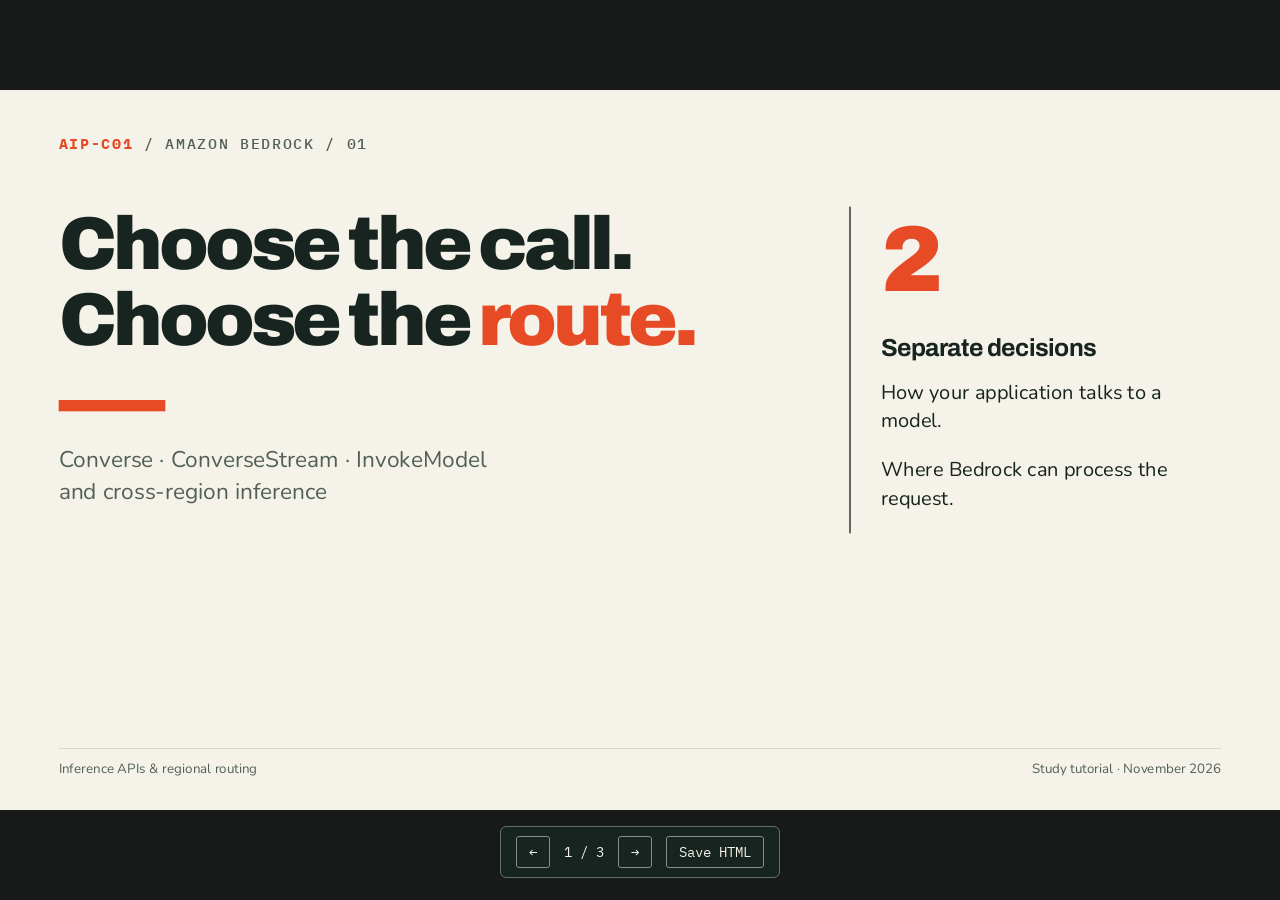
==== slides/01-bedrock-inference/index.html @ 36c46bc5 "Build an interactive Amazon Bedrock Converse practice lab - Add CLI and Streamlit interfaces for Con" ====
<!doctype html>
<html lang="en">
<head>
<meta charset="utf-8"><meta name="viewport" content="width=device-width,initial-scale=1">
<title>Amazon Bedrock — Choose the call. Choose the route.</title>
<link href="https://fonts.googleapis.com/css2?family=Archivo:wght@400;600;700;800;900&family=IBM+Plex+Mono:wght@400;500&family=Nunito:wght@400;600;700&display=swap" rel="stylesheet">
<style>
/* === FIXED STAGE BASE === */
/* ===========================================
   FIXED 16:9 STAGE: MANDATORY BASE STYLES
   Include this ENTIRE file in every presentation.
   Slides are authored at 1920×1080 and scaled as a whole.
   =========================================== */

/* 1. Lock the browser viewport */
html,
body {
    width: 100%;
    height: 100%;
    margin: 0;
    overflow: hidden;
    background: var(--stage-bg, #000);
}

/* 2. Full-window deck viewport */
.deck-viewport {
    position: fixed;
    inset: 0;
    overflow: hidden;
    background: var(--stage-bg, #000);
}

/* 3. Fixed 16:9 design canvas.
   JavaScript sets transform: translate(...) scale(...). */
.deck-stage {
    position: absolute;
    left: 0;
    top: 0;
    width: 1920px;
    height: 1080px;
    overflow: hidden;
    transform-origin: 0 0;
    background: var(--slide-bg, #fff);
}

/* 4. Slides stack inside the fixed stage.
   Content must be laid out at 1920×1080, not reflowed per device. */
.slide {
    position: absolute;
    inset: 0;
    width: 1920px;
    height: 1080px;
    overflow: hidden;
    display: block;
    visibility: hidden;
    opacity: 0;
    pointer-events: none;
    background: var(--slide-bg, #fff);
}

.slide.active,
.slide.visible {
    visibility: visible;
    opacity: 1;
    pointer-events: auto;
    z-index: 1;
}

/* 5. Keep media inside authored slide bounds */
img,
video,
canvas,
svg {
    max-width: 100%;
    max-height: 100%;
}

/* 6. Presentation chrome stays outside the slide design system */
.deck-controls {
    position: fixed;
    left: 50%;
    bottom: 22px;
    transform: translateX(-50%);
    z-index: 1000;
}

/* 7. Print one fixed-size slide per page */
@media print {
    html,
    body {
        width: 1920px;
        height: auto;
        overflow: visible;
        background: #fff;
    }

    .deck-viewport {
        position: static;
        overflow: visible;
        background: #fff;
    }

    .deck-stage {
        position: static;
        width: auto;
        height: auto;
        transform: none !important;
        background: none;
    }

    .slide {
        position: relative;
        display: block !important;
        visibility: visible !important;
        opacity: 1 !important;
        pointer-events: auto !important;
        width: 1920px;
        height: 1080px;
        break-after: page;
        page-break-after: always;
    }

    .slide:last-child {
        break-after: auto;
        page-break-after: auto;
    }

    .deck-controls {
        display: none !important;
    }
}

/* 8. Reduced motion */
@media (prefers-reduced-motion: reduce) {
    *,
    *::before,
    *::after {
        animation-duration: 0.01ms !important;
        transition-duration: 0.2s !important;
    }
}

/* === THEME AND TYPOGRAPHY === */
:root{--stage-bg:#181a19;--slide-bg:#f4f2e9;--ink:#17241f;--muted:#526057;--accent:#e64b26;--line:#c8cec3;--mint:#dce9d4;--font-display:'Archivo',sans-serif;--font-body:'Nunito',sans-serif}
*{box-sizing:border-box}body{font-family:var(--font-body);color:var(--ink)}h1,h2,h3,p{margin:0}h1,h2,h3{font-family:var(--font-display)}h1{font-size:112px;line-height:1.02;letter-spacing:-6px;font-weight:900}h2{font-size:74px;line-height:1.07;letter-spacing:-3px;max-width:1640px}h3{font-size:37px;line-height:1.15;letter-spacing:-1px}p,li{font-size:30px;line-height:1.43}code,pre,.mono{font-family:'IBM Plex Mono',monospace}code{font-size:.82em}strong{font-weight:800}a{color:inherit;text-underline-offset:5px}.slide{padding:66px 88px}.eyebrow{font:500 22px 'IBM Plex Mono',monospace;letter-spacing:3px;text-transform:uppercase;margin-bottom:35px;color:var(--muted)}.eyebrow b{color:var(--accent)}.sub{font-size:34px;color:var(--muted);margin-top:25px;max-width:1500px}.footer{position:absolute;left:88px;right:88px;bottom:48px;border-top:1px solid var(--line);padding-top:17px;display:flex;justify-content:space-between;color:var(--muted);font-size:20px}.footer a{font-size:18px}.accent{color:var(--accent)}.big{font:800 74px/1.05 var(--font-display);letter-spacing:-3px}.note{border-left:7px solid var(--accent);padding:20px 30px;background:#e9e9dc;font-size:29px;line-height:1.4;margin-top:35px}.grid{display:grid;gap:30px;margin-top:48px}.two{grid-template-columns:1fr 1fr}.three{grid-template-columns:repeat(3,1fr)}.panel{border:1px solid var(--line);padding:35px;position:relative}.panel h3{margin-bottom:23px}.panel p+p{margin-top:22px}.panel .tag{font:500 20px 'IBM Plex Mono';color:var(--accent);margin-bottom:20px;display:block}.dark{background:var(--ink);color:var(--slide-bg)}.dark .eyebrow,.dark .sub,.dark .footer{color:#b8c9bd}.dark .footer{border-color:#526057}.dark .panel{border-color:#526057}.dark .note{background:#293c31}.dark .accent{color:#ff9167}ul{padding-left:30px;margin:18px 0 0}li{padding-left:6px;margin-bottom:15px}.small{font-size:25px;color:var(--muted)}.dark .small{color:#b8c9bd}table{border-collapse:collapse;width:100%;font-size:28px;margin-top:44px}th{text-align:left;font:700 28px var(--font-display);background:var(--ink);color:var(--slide-bg)}th,td{padding:25px 27px;border-bottom:1px solid var(--line);vertical-align:top}td:first-child{font-weight:800;width:285px}tr:nth-child(even) td{background:#e9ece1}pre{white-space:pre-wrap;overflow-wrap:anywhere;font-size:27px;line-height:1.5;padding:32px;background:var(--ink);color:#e1edda;margin:0}.split{display:grid;grid-template-columns:1.05fr 1fr;gap:55px;margin-top:48px}.flow{display:flex;align-items:center;gap:24px;margin-top:52px}.flow .box{padding:34px;border:2px solid var(--line);flex:1;min-height:180px}.flow .arrow{font-size:50px;color:var(--accent)}.flow h3{font-size:33px;margin-bottom:15px}.flow p{font-size:27px}.pill{display:inline-block;border:1px solid currentColor;padding:11px 18px;font:500 23px 'IBM Plex Mono';margin:0 10px 10px 0}.stripe{height:17px;width:160px;background:var(--accent);margin:48px 0}.title-layout{display:grid;grid-template-columns:1.5fr .75fr;gap:70px;margin-top:80px}.title-right{border-left:2px solid var(--ink);padding-left:45px}.title-right p{margin-bottom:30px}.number{font:900 140px/1 var(--font-display);color:var(--accent)}.answer{margin-top:20px;padding:20px;background:var(--mint);font-size:27px}.answer summary{cursor:pointer;font-weight:800}.answer p{font-size:27px;margin-top:15px}.sources{columns:2;column-gap:70px;margin-top:45px}.sources p{font-size:26px;break-inside:avoid;margin-bottom:25px}.sources span{display:block;color:var(--muted);font-size:22px;margin-top:7px}
h1{padding-bottom:14px}.number{line-height:1.15}.deck-controls{white-space:nowrap;flex-shrink:0}
.scenarios .panel{height:330px;padding:28px}.scenarios h3{font-size:32px;margin-bottom:18px}.scenarios p{font-size:27px;line-height:1.3}.scenarios .answer{padding:16px;margin-top:20px;font-size:25px}.scenarios .answer p{font-size:26px}.scenarios .panel:has(details[open])>p{display:none}
.exam-grid{display:grid;grid-template-columns:repeat(3,1fr);gap:25px;margin-top:45px}.exam-grid article{border:1px solid var(--line);padding:30px;background:#f9f8f1;min-height:300px}.exam-grid h3{font-size:38px;margin-bottom:22px}.exam-grid p{font-size:29px;line-height:1.38}.exam-grid .key{font-size:24px;color:var(--accent);font-weight:800;margin-top:20px}.exam-band{background:var(--ink);color:var(--slide-bg);padding:26px 32px;margin-top:30px}.exam-band h3{font-size:31px;margin-bottom:14px}.exam-band p{font-size:27px;line-height:1.4}.exam-foot{margin-top:27px;font-size:27px;line-height:1.35;max-width:1690px}.exam h2 a,.exam h3 a{text-decoration-color:var(--accent);text-decoration-thickness:3px}
/* === MOTION === */
.reveal{opacity:0;transform:translateY(18px);transition:opacity .4s,transform .4s}.visible .reveal{opacity:1;transform:none}.reveal:nth-child(2){transition-delay:.08s}.reveal:nth-child(3){transition-delay:.16s}
/* === NAVIGATION AND EDITING === */
.deck-controls{display:flex;align-items:center;gap:14px;padding:9px 15px;background:#17241f;color:#f4f2e9;border:1px solid #617165;border-radius:6px;font:14px 'IBM Plex Mono'}.deck-controls button,.edit-toggle{font:inherit;cursor:pointer;background:transparent;color:inherit;border:1px solid #81917f;padding:6px 12px;border-radius:3px}.edit-hotzone{position:fixed;left:0;top:0;width:90px;height:90px;z-index:1001}.edit-toggle{position:fixed;left:18px;top:18px;z-index:1002;background:var(--ink);color:white;opacity:0;pointer-events:none}.edit-toggle.shown{opacity:1;pointer-events:auto}[contenteditable=true]{outline:2px dashed var(--accent);outline-offset:5px}button:focus-visible,a:focus-visible,summary:focus-visible{outline:3px solid var(--accent);outline-offset:4px}@media print{.edit-hotzone,.edit-toggle{display:none}.reveal{opacity:1;transform:none}.slide{break-inside:avoid}@page{size:20in 11.25in;margin:0}}
</style>
</head>
<body>
<div class="deck-viewport"><main class="deck-stage" id="deckStage">
<!-- === 01: OPENING === -->
<section class="slide active visible">
<div class="eyebrow"><b>AIP-C01</b> / Amazon Bedrock / 01</div>
<div class="title-layout"><div><h1 class="reveal">Choose the call.<br>Choose the <span class="accent">route.</span></h1><div class="stripe"></div><p class="reveal sub">Converse · ConverseStream · InvokeModel<br>and cross-region inference</p></div><div class="title-right reveal"><p class="number">2</p><h3>Separate decisions</h3><p style="margin-top:25px">How your application talks to a model.</p><p>Where Bedrock can process the request.</p></div></div>
<div class="footer"><span>Inference APIs & regional routing</span><span>Study tutorial · November 2026</span></div>
</section>
<!-- === 02: EXAM API COMPARISON === -->
<section class="slide exam"><div class="eyebrow">01 / Exam decision</div><h2>Pick the inference API.</h2>
<div class="exam-grid">
<article><h3><a href="https://docs.aws.amazon.com/bedrock/latest/APIReference/API_runtime_Converse.html">Converse ↗</a></h3><p>Use for a <strong>complete response</strong> with a consistent message interface across supported models.</p><p class="key">Chat, summarization, classification</p></article>
<article><h3><a href="https://docs.aws.amazon.com/bedrock/latest/APIReference/API_runtime_ConverseStream.html">ConverseStream ↗</a></h3><p>Use for <strong>incremental output</strong> in interactive apps. Process events and assemble content.</p><p class="key">Streaming support is model dependent</p></article>
<article><h3><a href="https://docs.aws.amazon.com/bedrock/latest/APIReference/API_runtime_InvokeModel.html">InvokeModel ↗</a></h3><p>Use a <strong>model-specific payload</strong> for embeddings, image generation or native features outside Converse.</p><p class="key">Native streaming: InvokeModelWithResponseStream</p></article>
</div>
<div class="exam-band"><h3><a href="https://docs.aws.amazon.com/bedrock/latest/userguide/conversation-inference.html">Converse parameters ↗</a></h3><p><code>modelId</code>: model or profile · <code>messages</code>: role + content · <code>inferenceConfig</code>: <code>maxTokens</code>, <code>temperature</code>, <code>topP</code> · <code>additionalModelRequestFields</code>: model-specific options</p></div>
<div class="exam-foot"><strong>Exam trap:</strong> Conversation history is managed by the application and sent on later turns. Converse uses <code>bedrock:InvokeModel</code>; streaming uses <code>bedrock:InvokeModelWithResponseStream</code>.</div>
<div class="footer"><span>API = message format + response delivery</span><span>01 / 02</span></div></section>
<!-- === 03: EXAM CROSS-REGION CHOICES === -->
<section class="slide exam"><div class="eyebrow">02 / Exam decision</div><h2><a href="https://docs.aws.amazon.com/bedrock/latest/userguide/cross-region-inference.html">Choose the routing boundary ↗</a></h2>
<div class="exam-grid">
<article><h3>In-region</h3><p>Use a supported model in one Region when the workload requires processing there.</p><p class="key">Resource: model ID or ARN</p></article>
<article><h3><a href="https://docs.aws.amazon.com/bedrock/latest/userguide/inference-profiles-support.html">Geographic ↗</a></h3><p>Bedrock routes to eligible Regions within the profile’s geography, such as US or EU.</p><p class="key">Choose for a geographic boundary</p></article>
<article><h3><a href="https://docs.aws.amazon.com/bedrock/latest/userguide/global-cross-region-inference.html">Global ↗</a></h3><p>Bedrock can route across supported commercial Regions worldwide.</p><p class="key">Choose only if worldwide processing is allowed</p></article>
</div>
<div class="exam-band"><h3><a href="https://docs.aws.amazon.com/bedrock/latest/userguide/inference-profiles.html">Inference profile ↗</a></h3><p>Pass the supported profile ID or ARN in <code>modelId</code> to Converse, ConverseStream or InvokeModel. An application profile can track costs and usage; it may be regional or cross-region.</p></div>
<div class="exam-foot"><strong>Exam traps:</strong> Check model and source-Region support, destination restrictions, IAM and SCPs. A blocked destination can cause a geographic profile request to fail. Cross-region routing does not guarantee lower latency.</div>
<div class="footer"><span>Routing scope is independent of API choice</span><span>02 / 02</span></div></section>
</main></div>
<div class="edit-hotzone" aria-hidden="true"></div><button class="edit-toggle" id="editToggle" aria-pressed="false">Edit text · E</button>
<nav class="deck-controls" aria-label="Slide navigation"><button id="prev" aria-label="Previous slide">←</button><span id="counter" aria-live="polite"></span><button id="next" aria-label="Next slide">→</button><button id="save">Save HTML</button></nav>
<script>
/* === PRESENTATION CONTROLLER === */
class SlidePresentation {
 constructor(){this.slides=[...document.querySelectorAll('.slide')];this.stage=document.getElementById('deckStage');this.current=0;this.editing=false;this.key='bedrock-inference-deck-v2';this.restore();this.scale();window.addEventListener('resize',()=>this.scale());this.bind();this.show(Number(location.hash.slice(1)||1)-1)}
 scale(){const f=Math.min(innerWidth/1920,innerHeight/1080);this.stage.style.transform=`translate(${(innerWidth-1920*f)/2}px,${(innerHeight-1080*f)/2}px) scale(${f})`}
 show(i){this.current=Math.max(0,Math.min(i,this.slides.length-1));this.slides.forEach((s,n)=>{s.classList.toggle('active',n===this.current);s.classList.toggle('visible',n===this.current);s.setAttribute('aria-hidden',String(n!==this.current))});document.getElementById('counter').textContent=`${this.current+1} / ${this.slides.length}`;history.replaceState(null,'',`#${this.current+1}`)}
 bind(){document.getElementById('prev').onclick=()=>this.show(this.current-1);document.getElementById('next').onclick=()=>this.show(this.current+1);document.getElementById('save').onclick=()=>this.save();document.getElementById('editToggle').onclick=()=>this.edit();document.addEventListener('keydown',e=>{if((e.ctrlKey||e.metaKey)&&e.key==='s'){e.preventDefault();this.save();return}if(e.key==='Escape'&&this.editing){this.edit();return}if(e.target.isContentEditable)return;if(e.key.toLowerCase()==='e'){this.edit();return}if(this.editing)return;if(['ArrowRight','ArrowDown',' ','PageDown'].includes(e.key)){e.preventDefault();this.show(this.current+1)}if(['ArrowLeft','ArrowUp','PageUp'].includes(e.key)){e.preventDefault();this.show(this.current-1)}if(e.key==='Home')this.show(0);if(e.key==='End')this.show(this.slides.length-1)});let wheel=0;document.addEventListener('wheel',e=>{if(this.editing||Math.abs(e.deltaY)<20||Date.now()-wheel<650)return;wheel=Date.now();this.show(this.current+Math.sign(e.deltaY))},{passive:true});let x=0;document.addEventListener('touchstart',e=>{x=e.changedTouches[0].clientX},{passive:true});document.addEventListener('touchend',e=>{let d=e.changedTouches[0].clientX-x;if(!this.editing&&Math.abs(d)>45)this.show(this.current+(d<0?1:-1))},{passive:true});let timer;const btn=document.getElementById('editToggle');for(const el of [btn,document.querySelector('.edit-hotzone')]){el.onmouseenter=()=>{clearTimeout(timer);btn.classList.add('shown')};el.onmouseleave=()=>{timer=setTimeout(()=>{if(!this.editing)btn.classList.remove('shown')},400)}}this.stage.addEventListener('input',()=>{try{localStorage.setItem(this.key,JSON.stringify(this.editables().map(el=>el.innerHTML)))}catch{}})}
 /* === INLINE EDITING AND LOCAL RECOVERY === */
 editables(){return [...this.stage.querySelectorAll('h1,h2,h3,p,li,td,th,.eyebrow')].filter(el=>!el.querySelector('p,h1,h2,h3'))}
 edit(){this.editing=!this.editing;this.editables().forEach(el=>el.contentEditable=String(this.editing));const b=document.getElementById('editToggle');b.classList.toggle('shown',this.editing);b.setAttribute('aria-pressed',String(this.editing));b.textContent=this.editing?'Finish editing · Esc':'Edit text · E'}
 restore(){try{const items=JSON.parse(localStorage.getItem(this.key)||'null');if(items)this.editables().forEach((el,i)=>{if(typeof items[i]==='string')el.innerHTML=items[i]})}catch{}}
 /* === EXPORT A PORTABLE EDITED COPY === */
 save(){const copy=document.documentElement.cloneNode(true);copy.querySelectorAll('[contenteditable]').forEach(el=>el.removeAttribute('contenteditable'));copy.querySelectorAll('.slide').forEach((el,i)=>{el.classList.toggle('active',i===0);el.classList.toggle('visible',i===0);el.setAttribute('aria-hidden',String(i!==0))});copy.querySelector('#editToggle').textContent='Edit text · E';copy.querySelector('#editToggle').classList.remove('shown');copy.querySelector('#editToggle').setAttribute('aria-pressed','false');const blob=new Blob(['<!doctype html>\n'+copy.outerHTML],{type:'text/html'});const url=URL.createObjectURL(blob);const a=document.createElement('a');a.href=url;a.download='bedrock-inference.html';a.click();setTimeout(()=>URL.revokeObjectURL(url),1000)}
}
window.deck=new SlidePresentation();
</script>
</body></html>
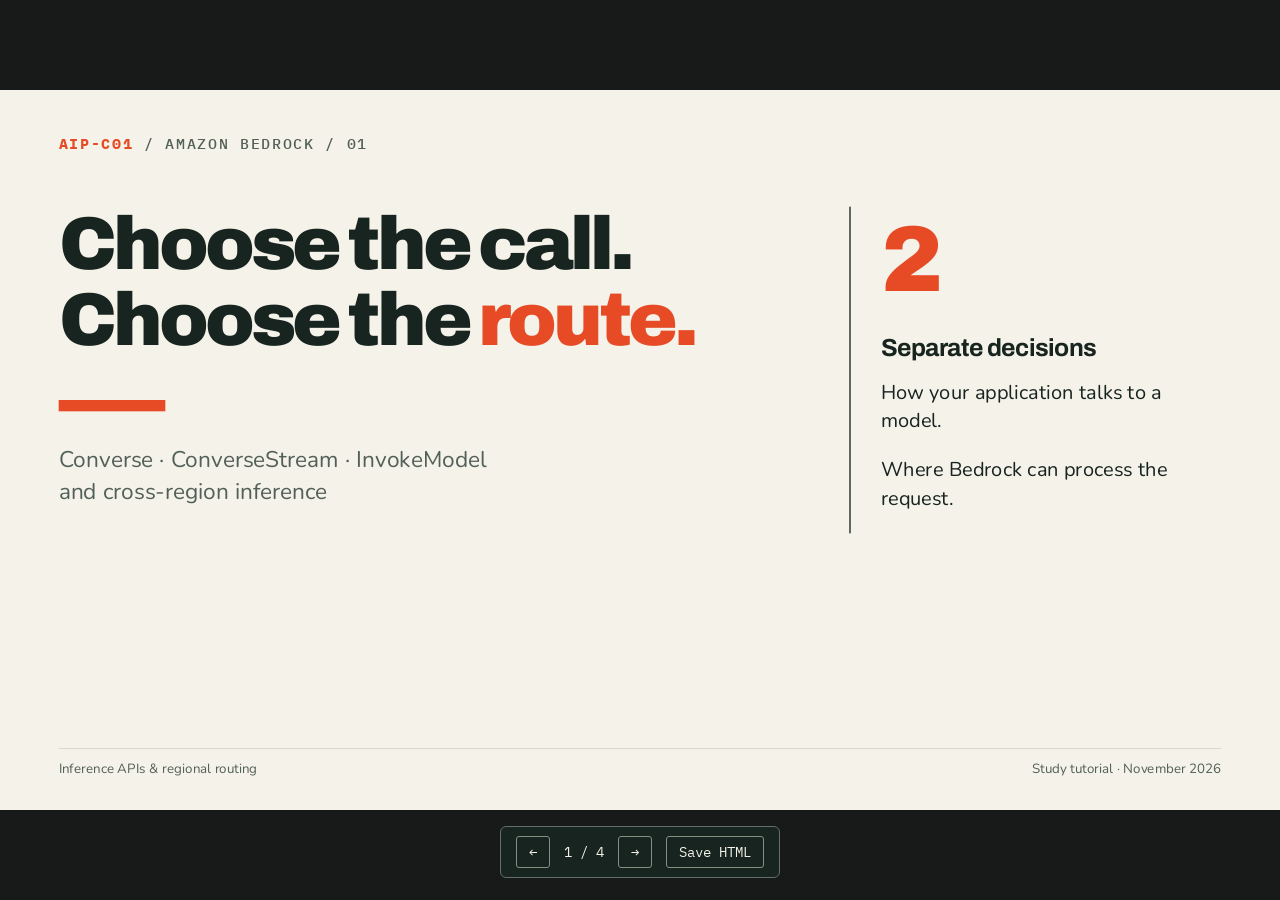
==== commit ac98f0f4: "Add MkDocs study site built from docs and slide decks - Add mkdocs.yml with MkDocs Material and a da" ====
--- a/slides/01-bedrock-inference/index.html
+++ b/slides/01-bedrock-inference/index.html
@@ -145,7 +145,7 @@
 *{box-sizing:border-box}body{font-family:var(--font-body);color:var(--ink)}h1,h2,h3,p{margin:0}h1,h2,h3{font-family:var(--font-display)}h1{font-size:112px;line-height:1.02;letter-spacing:-6px;font-weight:900}h2{font-size:74px;line-height:1.07;letter-spacing:-3px;max-width:1640px}h3{font-size:37px;line-height:1.15;letter-spacing:-1px}p,li{font-size:30px;line-height:1.43}code,pre,.mono{font-family:'IBM Plex Mono',monospace}code{font-size:.82em}strong{font-weight:800}a{color:inherit;text-underline-offset:5px}.slide{padding:66px 88px}.eyebrow{font:500 22px 'IBM Plex Mono',monospace;letter-spacing:3px;text-transform:uppercase;margin-bottom:35px;color:var(--muted)}.eyebrow b{color:var(--accent)}.sub{font-size:34px;color:var(--muted);margin-top:25px;max-width:1500px}.footer{position:absolute;left:88px;right:88px;bottom:48px;border-top:1px solid var(--line);padding-top:17px;display:flex;justify-content:space-between;color:var(--muted);font-size:20px}.footer a{font-size:18px}.accent{color:var(--accent)}.big{font:800 74px/1.05 var(--font-display);letter-spacing:-3px}.note{border-left:7px solid var(--accent);padding:20px 30px;background:#e9e9dc;font-size:29px;line-height:1.4;margin-top:35px}.grid{display:grid;gap:30px;margin-top:48px}.two{grid-template-columns:1fr 1fr}.three{grid-template-columns:repeat(3,1fr)}.panel{border:1px solid var(--line);padding:35px;position:relative}.panel h3{margin-bottom:23px}.panel p+p{margin-top:22px}.panel .tag{font:500 20px 'IBM Plex Mono';color:var(--accent);margin-bottom:20px;display:block}.dark{background:var(--ink);color:var(--slide-bg)}.dark .eyebrow,.dark .sub,.dark .footer{color:#b8c9bd}.dark .footer{border-color:#526057}.dark .panel{border-color:#526057}.dark .note{background:#293c31}.dark .accent{color:#ff9167}ul{padding-left:30px;margin:18px 0 0}li{padding-left:6px;margin-bottom:15px}.small{font-size:25px;color:var(--muted)}.dark .small{color:#b8c9bd}table{border-collapse:collapse;width:100%;font-size:28px;margin-top:44px}th{text-align:left;font:700 28px var(--font-display);background:var(--ink);color:var(--slide-bg)}th,td{padding:25px 27px;border-bottom:1px solid var(--line);vertical-align:top}td:first-child{font-weight:800;width:285px}tr:nth-child(even) td{background:#e9ece1}pre{white-space:pre-wrap;overflow-wrap:anywhere;font-size:27px;line-height:1.5;padding:32px;background:var(--ink);color:#e1edda;margin:0}.split{display:grid;grid-template-columns:1.05fr 1fr;gap:55px;margin-top:48px}.flow{display:flex;align-items:center;gap:24px;margin-top:52px}.flow .box{padding:34px;border:2px solid var(--line);flex:1;min-height:180px}.flow .arrow{font-size:50px;color:var(--accent)}.flow h3{font-size:33px;margin-bottom:15px}.flow p{font-size:27px}.pill{display:inline-block;border:1px solid currentColor;padding:11px 18px;font:500 23px 'IBM Plex Mono';margin:0 10px 10px 0}.stripe{height:17px;width:160px;background:var(--accent);margin:48px 0}.title-layout{display:grid;grid-template-columns:1.5fr .75fr;gap:70px;margin-top:80px}.title-right{border-left:2px solid var(--ink);padding-left:45px}.title-right p{margin-bottom:30px}.number{font:900 140px/1 var(--font-display);color:var(--accent)}.answer{margin-top:20px;padding:20px;background:var(--mint);font-size:27px}.answer summary{cursor:pointer;font-weight:800}.answer p{font-size:27px;margin-top:15px}.sources{columns:2;column-gap:70px;margin-top:45px}.sources p{font-size:26px;break-inside:avoid;margin-bottom:25px}.sources span{display:block;color:var(--muted);font-size:22px;margin-top:7px}
 h1{padding-bottom:14px}.number{line-height:1.15}.deck-controls{white-space:nowrap;flex-shrink:0}
 .scenarios .panel{height:330px;padding:28px}.scenarios h3{font-size:32px;margin-bottom:18px}.scenarios p{font-size:27px;line-height:1.3}.scenarios .answer{padding:16px;margin-top:20px;font-size:25px}.scenarios .answer p{font-size:26px}.scenarios .panel:has(details[open])>p{display:none}
-.exam-grid{display:grid;grid-template-columns:repeat(3,1fr);gap:25px;margin-top:45px}.exam-grid article{border:1px solid var(--line);padding:30px;background:#f9f8f1;min-height:300px}.exam-grid h3{font-size:38px;margin-bottom:22px}.exam-grid p{font-size:29px;line-height:1.38}.exam-grid .key{font-size:24px;color:var(--accent);font-weight:800;margin-top:20px}.exam-band{background:var(--ink);color:var(--slide-bg);padding:26px 32px;margin-top:30px}.exam-band h3{font-size:31px;margin-bottom:14px}.exam-band p{font-size:27px;line-height:1.4}.exam-foot{margin-top:27px;font-size:27px;line-height:1.35;max-width:1690px}.exam h2 a,.exam h3 a{text-decoration-color:var(--accent);text-decoration-thickness:3px}
+aside{display:none}.exam-grid{display:grid;grid-template-columns:repeat(3,1fr);gap:25px;margin-top:45px}.exam-grid article{border:1px solid var(--line);padding:30px;background:#f9f8f1;min-height:300px}.exam-grid h3{font-size:38px;margin-bottom:22px}.exam-grid p{font-size:29px;line-height:1.38}.exam-grid .key{font-size:24px;color:var(--accent);font-weight:800;margin-top:20px}.exam-band{background:var(--ink);color:var(--slide-bg);padding:26px 32px;margin-top:30px}.exam-band h3{font-size:31px;margin-bottom:14px}.exam-band p{font-size:27px;line-height:1.4}.exam-foot{margin-top:27px;font-size:27px;line-height:1.35;max-width:1690px}.exam h2 a,.exam h3 a{text-decoration-color:var(--accent);text-decoration-thickness:3px}
 /* === MOTION === */
 .reveal{opacity:0;transform:translateY(18px);transition:opacity .4s,transform .4s}.visible .reveal{opacity:1;transform:none}.reveal:nth-child(2){transition-delay:.08s}.reveal:nth-child(3){transition-delay:.16s}
 /* === NAVIGATION AND EDITING === */
@@ -169,9 +169,20 @@
 </div>
 <div class="exam-band"><h3><a href="https://docs.aws.amazon.com/bedrock/latest/userguide/conversation-inference.html">Converse parameters ↗</a></h3><p><code>modelId</code>: model or profile · <code>messages</code>: role + content · <code>inferenceConfig</code>: <code>maxTokens</code>, <code>temperature</code>, <code>topP</code> · <code>additionalModelRequestFields</code>: model-specific options</p></div>
 <div class="exam-foot"><strong>Exam trap:</strong> Conversation history is managed by the application and sent on later turns. Converse uses <code>bedrock:InvokeModel</code>; streaming uses <code>bedrock:InvokeModelWithResponseStream</code>.</div>
-<div class="footer"><span>API = message format + response delivery</span><span>01 / 02</span></div></section>
-<!-- === 03: EXAM CROSS-REGION CHOICES === -->
-<section class="slide exam"><div class="eyebrow">02 / Exam decision</div><h2><a href="https://docs.aws.amazon.com/bedrock/latest/userguide/cross-region-inference.html">Choose the routing boundary ↗</a></h2>
+<div class="footer"><span>API = message format + response delivery</span><span>01 / 03</span></div></section>
+<!-- === 03: EXAM SYNC, STREAMING OR ASYNC === -->
+<section class="slide exam"><div class="eyebrow">02 / Exam decision</div><h2>Chat, one response, or a job?</h2>
+<div class="exam-grid">
+<article><h3><a href="https://docs.aws.amazon.com/bedrock/latest/APIReference/API_runtime_Converse.html">Converse ↗</a></h3><p>Use for <strong>multi-turn chat</strong> with one message format across models. The app keeps the history and sends it each turn.</p><p class="key">Check the chosen model supports Converse</p></article>
+<article><h3><a href="https://docs.aws.amazon.com/bedrock/latest/APIReference/API_runtime_InvokeModel.html">InvokeModel ↗</a></h3><p><strong>Synchronous:</strong> one response from a <strong>model-specific</strong> request body. Streaming is a different API, InvokeModelWithResponseStream.</p><p class="key">Streaming still keeps your compute active</p></article>
+<article><h3><a href="https://docs.aws.amazon.com/bedrock/latest/APIReference/API_runtime_StartAsyncInvoke.html">StartAsyncInvoke ↗</a></h3><p>A <strong>managed asynchronous job</strong>. Send <code>modelId</code>, <code>modelInput</code> and an S3 <code>outputDataConfig</code>; get an <code>invocationArn</code> back.</p><p class="key">The model must support async invocation</p></article>
+</div>
+<div class="exam-band"><h3>Two workloads, two patterns</h3><p>Chat: <code>Converse</code>. Long report written to S3: <code>StartAsyncInvoke</code>. Do not force one API style onto both.</p></div>
+<div class="exam-foot"><strong>Exam trap:</strong> Streaming is not asynchronous invocation. It returns tokens sooner, but the application still holds the connection and compute until the response ends. Only <code>StartAsyncInvoke</code> hands the work to Bedrock and leaves the result in S3.</div>
+<div class="footer"><span>Sync, streaming and async are different APIs</span><span>02 / 03</span></div>
+<aside>Converse is the Bedrock Runtime pattern for model-agnostic, multi-turn chat; the application must still check that the selected chat model supports it. InvokeModel is synchronous and returns one response from a model-specific body. Streaming uses InvokeModelWithResponseStream, which is a different API and not a managed job. StartAsyncInvoke takes a modelId, a modelInput and an outputDataConfig such as an S3 location, and returns an invocationArn; it requires the bedrock:InvokeModel permission. The Bedrock Runtime SDK model also has GetAsyncInvoke and ListAsyncInvokes for checking progress (statuses InProgress, Completed, Failed), and an optional clientRequestToken for idempotency. Verify against the current documentation: which models support asynchronous invocation (the AWS Invoke API page describes it as used to generate videos), the S3 output fields, and the status-check calls, which the pages read for this slide do not describe.</aside></section>
+<!-- === 04: EXAM CROSS-REGION CHOICES === -->
+<section class="slide exam"><div class="eyebrow">03 / Exam decision</div><h2><a href="https://docs.aws.amazon.com/bedrock/latest/userguide/cross-region-inference.html">Choose the routing boundary ↗</a></h2>
 <div class="exam-grid">
 <article><h3>In-region</h3><p>Use a supported model in one Region when the workload requires processing there.</p><p class="key">Resource: model ID or ARN</p></article>
 <article><h3><a href="https://docs.aws.amazon.com/bedrock/latest/userguide/inference-profiles-support.html">Geographic ↗</a></h3><p>Bedrock routes to eligible Regions within the profile’s geography, such as US or EU.</p><p class="key">Choose for a geographic boundary</p></article>
@@ -179,7 +190,7 @@
 </div>
 <div class="exam-band"><h3><a href="https://docs.aws.amazon.com/bedrock/latest/userguide/inference-profiles.html">Inference profile ↗</a></h3><p>Pass the supported profile ID or ARN in <code>modelId</code> to Converse, ConverseStream or InvokeModel. An application profile can track costs and usage; it may be regional or cross-region.</p></div>
 <div class="exam-foot"><strong>Exam traps:</strong> Check model and source-Region support, destination restrictions, IAM and SCPs. A blocked destination can cause a geographic profile request to fail. Cross-region routing does not guarantee lower latency.</div>
-<div class="footer"><span>Routing scope is independent of API choice</span><span>02 / 02</span></div></section>
+<div class="footer"><span>Routing scope is independent of API choice</span><span>03 / 03</span></div></section>
 </main></div>
 <div class="edit-hotzone" aria-hidden="true"></div><button class="edit-toggle" id="editToggle" aria-pressed="false">Edit text · E</button>
 <nav class="deck-controls" aria-label="Slide navigation"><button id="prev" aria-label="Previous slide">←</button><span id="counter" aria-live="polite"></span><button id="next" aria-label="Next slide">→</button><button id="save">Save HTML</button></nav>
